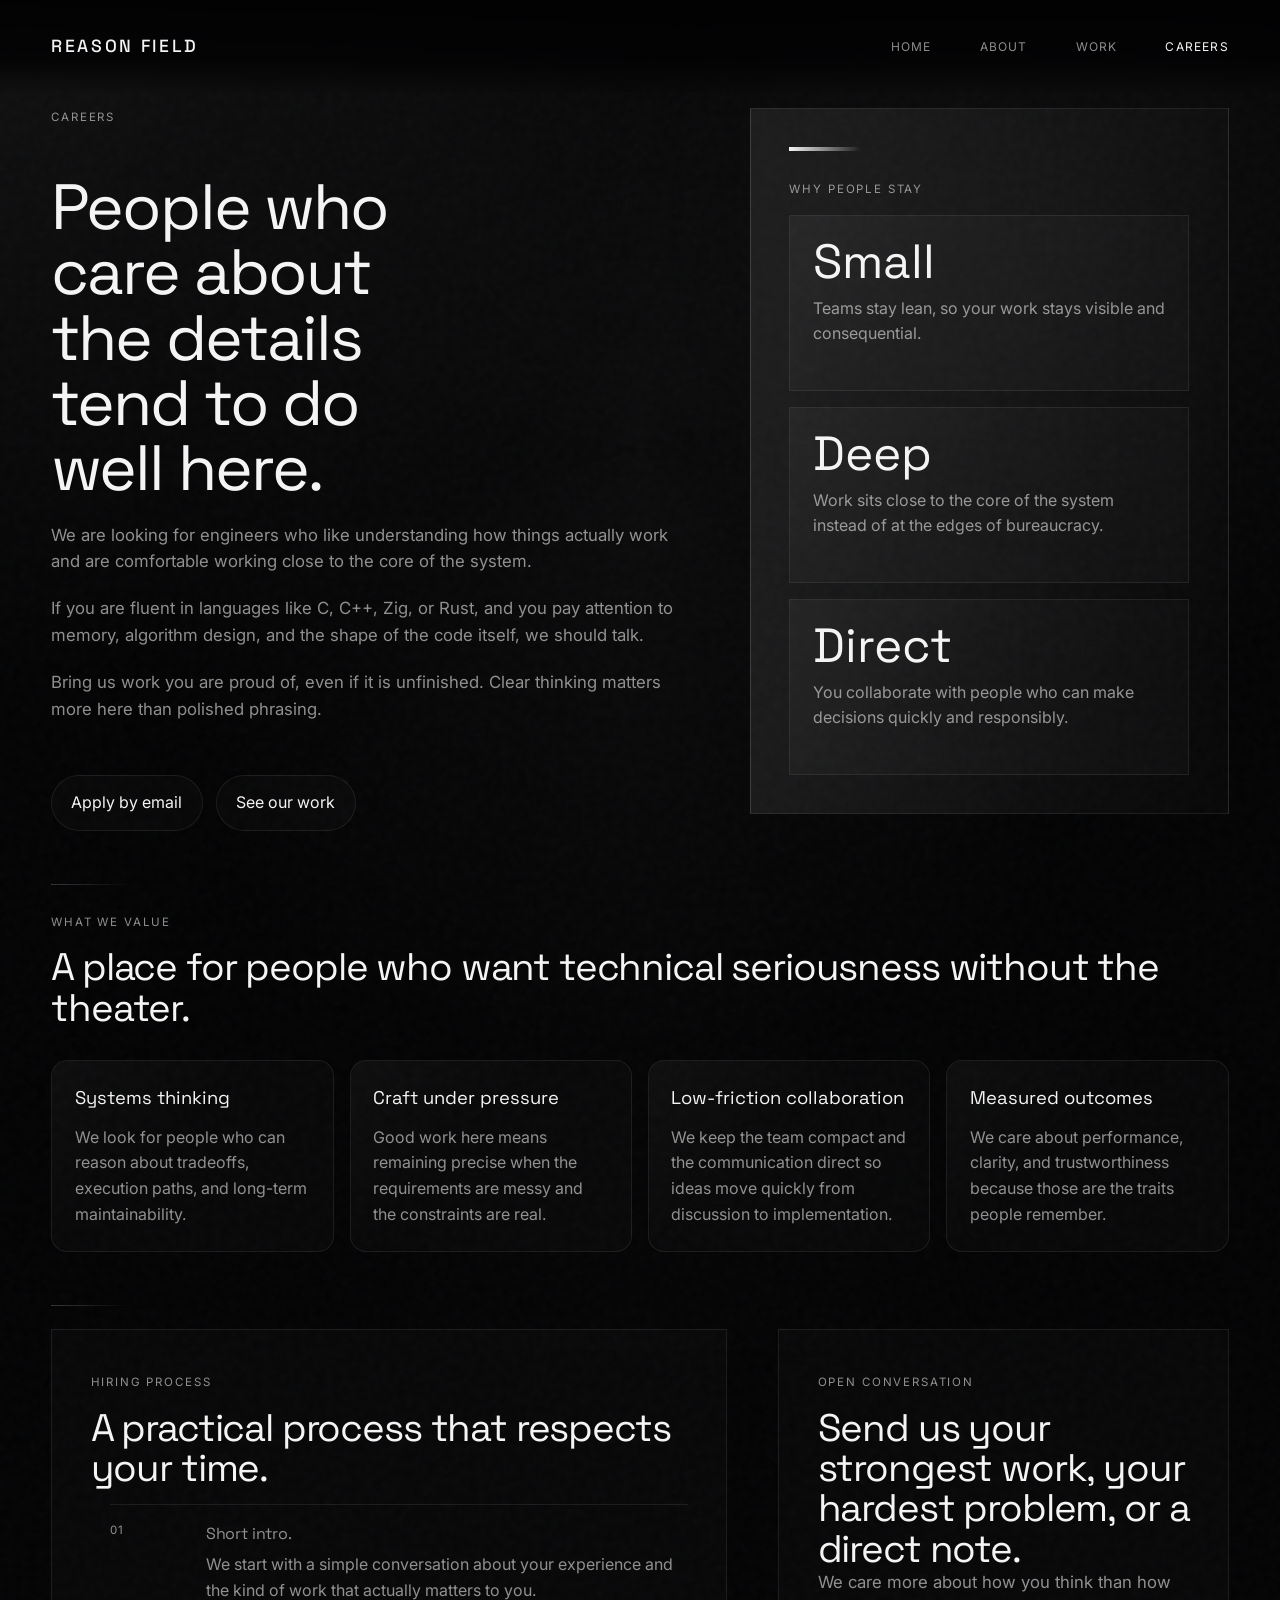
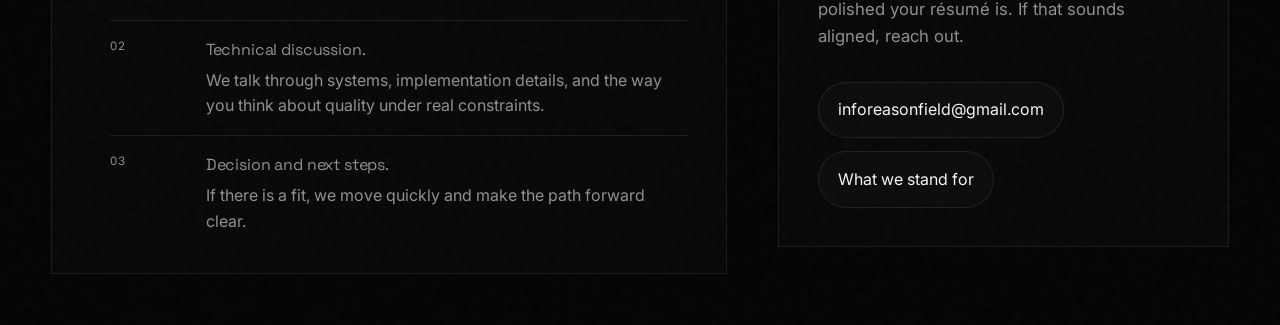
==== careers.html @ 06d2b1db "Accessibility" ====
<!DOCTYPE html>
<html lang="en">
<head>
    <meta charset="UTF-8">
    <meta name="viewport" content="width=device-width, initial-scale=1.0">
    <meta name="description" content="Careers at Reason Field.">
    <title>Careers | Reason Field</title>
    <link rel="preconnect" href="https://fonts.googleapis.com">
    <link rel="preconnect" href="https://fonts.gstatic.com" crossorigin>
    <link href="https://fonts.googleapis.com/css2?family=Space+Grotesk:wght@300;400;500&family=Inter:wght@300;400&display=swap" rel="stylesheet">
    <link rel="stylesheet" href="style.css">
    <style>
        .careers-hero {
            display: grid;
            grid-template-columns: minmax(0, 1.15fr) minmax(280px, 0.85fr);
            gap: clamp(2rem, 4vw, 4.5rem);
            align-items: start;
        }

        .hero-title {
            font-family: 'Space Grotesk', sans-serif;
            font-size: clamp(2.6rem, 5vw, 4.5rem);
            line-height: 1.02;
            letter-spacing: -0.03em;
            font-weight: 400;
            max-width: 10ch;
            margin-top: 0.8rem;
        }

        .hero-copy {
            display: grid;
            gap: 1.25rem;
        }

        .hero-copy p {
            font-size: 1.05rem;
            color: var(--text-mute);
        }

        .benefit-card {
            min-height: 11rem;
        }

        .benefit-card .stat-label {
            margin-top: 0.6rem;
        }

        @media (max-width: 900px) {
            .careers-hero {
                grid-template-columns: 1fr;
            }
        }
    </style>
</head>
<body>
    <a href="#main-content" class="skip-link">Skip to main content</a>
    <div class="ambient-field"></div>
    <header>
        <a href="index.html" class="logo">Reason Field</a>
        <nav aria-label="Main navigation">
            <ul>
                <li><a href="index.html">Home</a></li>
                <li><a href="about.html">About</a></li>
                <li><a href="work.html">Work</a></li>
                <li><a href="careers.html" aria-current="page">Careers</a></li>
            </ul>
        </nav>
    </header>

    <main id="main-content">
        <section class="careers-hero" aria-labelledby="careers-title">
            <div class="hero-copy">
                <span class="section-label">Careers</span>
                <h1 id="careers-title" class="hero-title">People who care about the details tend to do well here.</h1>
                <p>We are looking for engineers who like understanding how things actually work and are comfortable working close to the core of the system.</p>
                <p>If you are fluent in languages like C, C++, Zig, or Rust, and you pay attention to memory, algorithm design, and the shape of the code itself, we should talk.</p>
                <p>Bring us work you are proud of, even if it is unfinished. Clear thinking matters more here than polished phrasing.</p>
                <div class="button-row">
                    <a href="mailto:inforeasonfield@gmail.com" class="button-link">Apply by email</a>
                    <a href="work.html" class="button-link">See our work</a>
                </div>
            </div>

            <aside class="quote-panel" aria-label="Reasons to join Reason Field">
                <span class="section-label">Why people stay</span>
                <div class="stat-grid">
                    <article class="stat-card benefit-card">
                        <div class="stat-value">Small</div>
                        <p class="stat-label">Teams stay lean, so your work stays visible and consequential.</p>
                    </article>
                    <article class="stat-card benefit-card">
                        <div class="stat-value">Deep</div>
                        <p class="stat-label">Work sits close to the core of the system instead of at the edges of bureaucracy.</p>
                    </article>
                    <article class="stat-card benefit-card">
                        <div class="stat-value">Direct</div>
                        <p class="stat-label">You collaborate with people who can make decisions quickly and responsibly.</p>
                    </article>
                </div>
            </aside>
        </section>

        <section class="section-shell" aria-labelledby="values-title">
            <span class="section-label">What we value</span>
            <h2 id="values-title" class="section-title">A place for people who want technical seriousness without the theater.</h2>
            <div class="feature-grid" style="margin-top: 2rem;">
                <article class="feature-card">
                    <h3>Systems thinking</h3>
                    <p>We look for people who can reason about tradeoffs, execution paths, and long-term maintainability.</p>
                </article>
                <article class="feature-card">
                    <h3>Craft under pressure</h3>
                    <p>Good work here means remaining precise when the requirements are messy and the constraints are real.</p>
                </article>
                <article class="feature-card">
                    <h3>Low-friction collaboration</h3>
                    <p>We keep the team compact and the communication direct so ideas move quickly from discussion to implementation.</p>
                </article>
                <article class="feature-card">
                    <h3>Measured outcomes</h3>
                    <p>We care about performance, clarity, and trustworthiness because those are the traits people remember.</p>
                </article>
            </div>
        </section>

        <section class="section-shell content-grid" aria-labelledby="hiring-title">
            <div class="process-panel">
                <span class="section-label">Hiring process</span>
                <h2 id="hiring-title" class="section-title">A practical process that respects your time.</h2>
                <ol class="timeline">
                    <li>
                        <span class="step">01</span>
                        <div>
                            <strong>Short intro.</strong>
                            <p class="muted-copy">We start with a simple conversation about your experience and the kind of work that actually matters to you.</p>
                        </div>
                    </li>
                    <li>
                        <span class="step">02</span>
                        <div>
                            <strong>Technical discussion.</strong>
                            <p class="muted-copy">We talk through systems, implementation details, and the way you think about quality under real constraints.</p>
                        </div>
                    </li>
                    <li>
                        <span class="step">03</span>
                        <div>
                            <strong>Decision and next steps.</strong>
                            <p class="muted-copy">If there is a fit, we move quickly and make the path forward clear.</p>
                        </div>
                    </li>
                </ol>
            </div>

            <div class="cta-panel">
                <span class="section-label">Open conversation</span>
                <h2 class="section-title">Send us your strongest work, your hardest problem, or a direct note.</h2>
                <p class="lead-copy">We care more about how you think than how polished your résumé is. If that sounds aligned, reach out.</p>
                <div class="button-row">
                    <a href="mailto:inforeasonfield@gmail.com" class="button-link">inforeasonfield@gmail.com</a>
                    <a href="about.html" class="button-link">What we stand for</a>
                </div>
            </div>
        </section>
    </main>
</body>
</html>
---- style.css ----
/* =========================================
   REASON FIELD - CORE DESIGN SYSTEM
   ========================================= */

:root {
    --bg-core: #020203; /* Deepest abyss black */
    --bg: var(--bg-core);
    --text-prime: #f4f4f5;
    --text: var(--text-prime);
    --text-mute: rgba(255, 255, 255, 0.55);
    --text-dim: var(--text-mute);
    --border-subtle: rgba(255, 255, 255, 0.08);
    --grid-line: var(--border-subtle);
    --border-glow: rgba(255, 255, 255, 0.2);
    --accent: #ffffff;
}

/* Base Reset & Accessibility */
* { margin: 0; padding: 0; box-sizing: border-box; }
html { scroll-behavior: smooth; }
*:focus-visible { outline: 1px solid var(--accent); outline-offset: 6px; }

body {
    background-color: var(--bg-core);
    color: var(--text-prime);
    font-family: 'Inter', sans-serif;
    line-height: 1.6;
    overflow-x: hidden;
    min-height: 100vh;
    display: flex;
    flex-direction: column;
    /* The tactile, physical media noise layer */
    background-image:
        radial-gradient(circle at top left, rgba(255, 255, 255, 0.055), transparent 30%),
        radial-gradient(circle at 85% 10%, rgba(255, 255, 255, 0.035), transparent 24%),
        url("data:image/svg+xml,%3Csvg viewBox='0 0 200 200' xmlns='http://www.w3.org/2000/svg'%3E%3Cfilter id='noiseFilter'%3E%3CfeTurbulence type='fractalNoise' baseFrequency='0.8' numOctaves='3' stitchTiles='stitch'/%3E%3C/filter%3E%3Crect width='100%25' height='100%25' filter='url(%23noiseFilter)' opacity='0.03'/%3E%3C/svg%3E");
}

/* CSS-Native Ambient Field (Replaces the heavy JS Canvas) */
.ambient-field {
    position: fixed;
    top: -50vh; left: -50vw; 
    width: 200vw; height: 200vh;
    /* Creates a massive, subtle volumetric lighting effect */
    background: radial-gradient(circle at 50% 50%, rgba(255, 255, 255, 0.03) 0%, transparent 40%),
                conic-gradient(from 90deg at 50% 50%, transparent 0deg, rgba(255, 255, 255, 0.01) 90deg, transparent 180deg, rgba(255, 255, 255, 0.01) 270deg, transparent 360deg);
    z-index: -1;
    pointer-events: none;
    opacity: 0.9;
}

@media (prefers-reduced-motion: no-preference) {
    .ambient-field { animation: slowRotate 120s linear infinite; }
}
@keyframes slowRotate { 100% { transform: rotate(360deg); } }

/* Global Navigation - Floating Glass Effect */
header {
    position: fixed;
    top: 0; left: 0; width: 100%;
    display: flex;
    justify-content: space-between;
    align-items: center;
    gap: 1.5rem;
    padding: 2rem 4vw;
    z-index: 100;
    background: linear-gradient(to bottom, rgba(2, 2, 3, 0.96) 0%, rgba(2, 2, 3, 0.82) 65%, transparent 100%);
    backdrop-filter: blur(8px); /* Frosted glass over the ambient field */
}

.logo {
    font-family: 'Space Grotesk', sans-serif;
    font-weight: 500;
    font-size: 1.1rem;
    letter-spacing: 0.15em;
    text-transform: uppercase;
    color: var(--text-prime);
    text-decoration: none;
}

nav ul { display: flex; gap: 3rem; list-style: none; flex-wrap: wrap; justify-content: flex-end; }
nav a {
    color: var(--text-mute);
    text-decoration: none;
    font-size: 0.75rem;
    text-transform: uppercase;
    letter-spacing: 0.1em;
    transition: color 0.3s ease;
}
nav a:hover,
nav a:focus-visible,
nav a.active,
nav a[aria-current="page"] {
    color: var(--text-prime);
}

/* Layout Structure */
main {
    flex: 1;
    padding: 12vh 4vw 4vw 4vw; /* Space for fixed header */
    max-width: 1600px;
    margin: 0 auto;
    width: 100%;
    position: relative;
    z-index: 10;
}

/* Skip Link for Accessibility */
.skip-link {
    position: absolute; top: -100px; left: 20px; 
    background: var(--text-prime); color: var(--bg-core); 
    padding: 12px 24px; z-index: 1000; text-decoration: none; 
    font-family: 'Space Grotesk'; font-weight: 500; transition: top 0.3s;
}
.skip-link:focus { top: 20px; }

/* Reusable Content System */
.section-shell {
    margin-top: clamp(3rem, 6vw, 6rem);
    position: relative;
}

.section-shell::before {
    content: "";
    position: absolute;
    top: -1.5rem;
    left: 0;
    width: 5rem;
    height: 1px;
    background: linear-gradient(90deg, var(--border-glow), transparent);
}

.section-label {
    display: inline-block;
    font-size: 0.72rem;
    text-transform: uppercase;
    letter-spacing: 0.16em;
    color: var(--text-mute);
    margin-bottom: 1rem;
}

.section-title {
    font-family: 'Space Grotesk', sans-serif;
    font-size: clamp(1.8rem, 3vw, 3rem);
    line-height: 1.05;
    font-weight: 400;
    letter-spacing: -0.03em;
}

.lead-copy {
    max-width: 68ch;
    font-size: 1.05rem;
    color: var(--text-mute);
}

.button-row {
    display: flex;
    flex-wrap: wrap;
    gap: 0.85rem;
    margin-top: 2rem;
}

.button-link {
    display: inline-flex;
    align-items: center;
    justify-content: center;
    padding: 0.9rem 1.2rem;
    border: 1px solid var(--border-subtle);
    border-radius: 999px;
    color: var(--text-prime);
    text-decoration: none;
    background: rgba(255, 255, 255, 0.02);
    transition: transform 0.2s ease, border-color 0.2s ease, background 0.2s ease;
}

.button-link:hover,
.button-link:focus-visible {
    transform: translateY(-2px);
    border-color: var(--border-glow);
    background: rgba(255, 255, 255, 0.05);
}

.content-grid {
    display: grid;
    grid-template-columns: 1.2fr 0.8fr;
    gap: clamp(2rem, 4vw, 5rem);
    align-items: start;
}

.stat-grid,
.feature-grid {
    display: grid;
    grid-template-columns: repeat(auto-fit, minmax(220px, 1fr));
    gap: 1rem;
}

.stat-card,
.feature-card,
.quote-panel,
.cta-panel,
.process-panel,
.detail-panel {
    border: 1px solid var(--border-subtle);
    background: rgba(255, 255, 255, 0.02);
}

.stat-card,
.feature-card,
.detail-panel {
    padding: 1.4rem;
}

.stat-card {
    position: relative;
    overflow: hidden;
}

.stat-card::after,
.feature-card::after,
.detail-panel::after {
    content: "";
    position: absolute;
    inset: 0;
    background: linear-gradient(135deg, rgba(255, 255, 255, 0.06), transparent 42%);
    opacity: 0.45;
    pointer-events: none;
}

.feature-card,
.detail-panel {
    position: relative;
    overflow: hidden;
    border-radius: 1rem;
}

.stat-value {
    font-family: 'Space Grotesk', sans-serif;
    font-size: clamp(1.8rem, 4vw, 3rem);
    line-height: 1;
    margin-bottom: 0.45rem;
}

.stat-label,
.card-note,
.muted-copy {
    color: var(--text-mute);
}

.feature-card h3,
.detail-panel h3 {
    font-family: 'Space Grotesk', sans-serif;
    font-size: 1.15rem;
    font-weight: 400;
    margin-bottom: 0.75rem;
}

.feature-card p,
.detail-panel p,
.quote-panel p,
.process-panel p {
    color: var(--text-mute);
}

.feature-card {
    min-height: 12rem;
    border-top: 1px solid var(--border-subtle);
}

.quote-panel,
.cta-panel,
.process-panel {
    padding: clamp(1.5rem, 3vw, 2.5rem);
}

.quote-panel {
    border-left: 1px solid var(--border-glow);
    background: linear-gradient(90deg, rgba(255, 255, 255, 0.06), transparent), rgba(255, 255, 255, 0.02);
}

.quote-panel::before {
    content: "";
    display: block;
    height: 0.25rem;
    width: 4.5rem;
    margin-bottom: 1.5rem;
    background: linear-gradient(90deg, var(--text-prime), transparent);
}

.process-panel ol,
.process-panel ul {
    margin-top: 1rem;
    padding-left: 1.2rem;
    color: var(--text-mute);
}

.timeline {
    list-style: none;
    display: grid;
    gap: 1rem;
    margin-top: 1.5rem;
}

.timeline li {
    display: grid;
    grid-template-columns: 5rem 1fr;
    gap: 1rem;
    padding-top: 1rem;
    border-top: 1px solid var(--border-subtle);
}

.timeline li strong {
    display: block;
    margin-bottom: 0.35rem;
    font-family: 'Space Grotesk', sans-serif;
    font-weight: 400;
    letter-spacing: -0.01em;
}

.timeline .step {
    color: var(--text-mute);
    font-size: 0.72rem;
    text-transform: uppercase;
    letter-spacing: 0.15em;
}

@media (max-width: 900px) {
    .content-grid {
        grid-template-columns: 1fr;
    }

    header {
        align-items: flex-start;
    }

    nav ul {
        justify-content: flex-start;
        gap: 1rem 1.5rem;
    }
}

@media (max-width: 700px) {
    main {
        padding-top: 10rem;
    }

    header {
        padding-top: 1.4rem;
        padding-bottom: 1.4rem;
    }

    .timeline li {
        grid-template-columns: 1fr;
        gap: 0.35rem;
    }
}
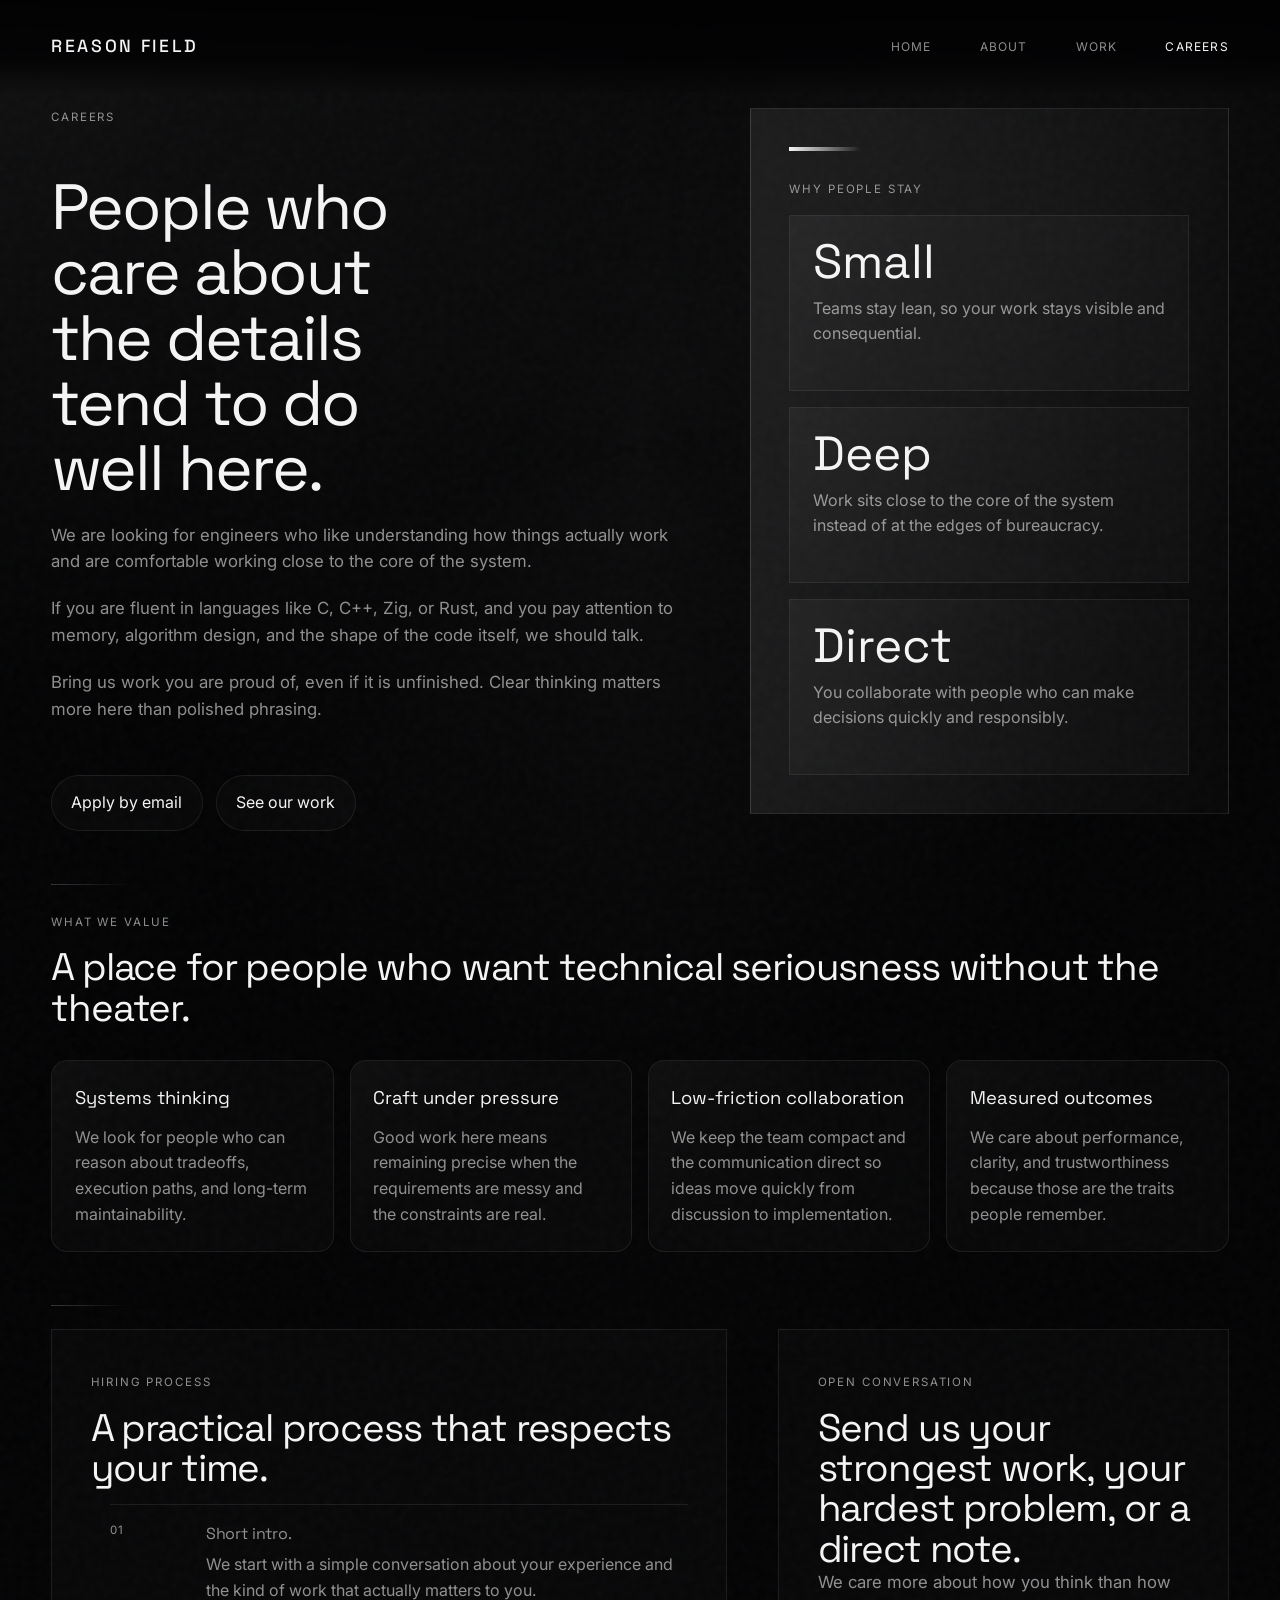
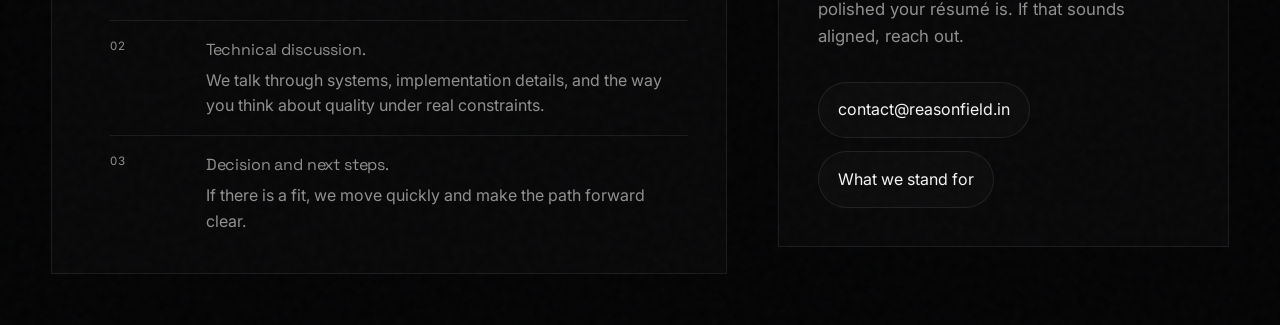
==== commit d46a03f7: "updated email" ====
--- a/careers.html
+++ b/careers.html
@@ -76,7 +76,7 @@
                 <p>If you are fluent in languages like C, C++, Zig, or Rust, and you pay attention to memory, algorithm design, and the shape of the code itself, we should talk.</p>
                 <p>Bring us work you are proud of, even if it is unfinished. Clear thinking matters more here than polished phrasing.</p>
                 <div class="button-row">
-                    <a href="mailto:inforeasonfield@gmail.com" class="button-link">Apply by email</a>
+                    <a href="mailto:contact@reasonfield.in" class="button-link">Apply by email</a>
                     <a href="work.html" class="button-link">See our work</a>
                 </div>
             </div>
@@ -157,7 +157,7 @@
                 <h2 class="section-title">Send us your strongest work, your hardest problem, or a direct note.</h2>
                 <p class="lead-copy">We care more about how you think than how polished your résumé is. If that sounds aligned, reach out.</p>
                 <div class="button-row">
-                    <a href="mailto:inforeasonfield@gmail.com" class="button-link">inforeasonfield@gmail.com</a>
+                    <a href="mailto:contact@reasonfield.in" class="button-link">contact@reasonfield.in</a>
                     <a href="about.html" class="button-link">What we stand for</a>
                 </div>
             </div>
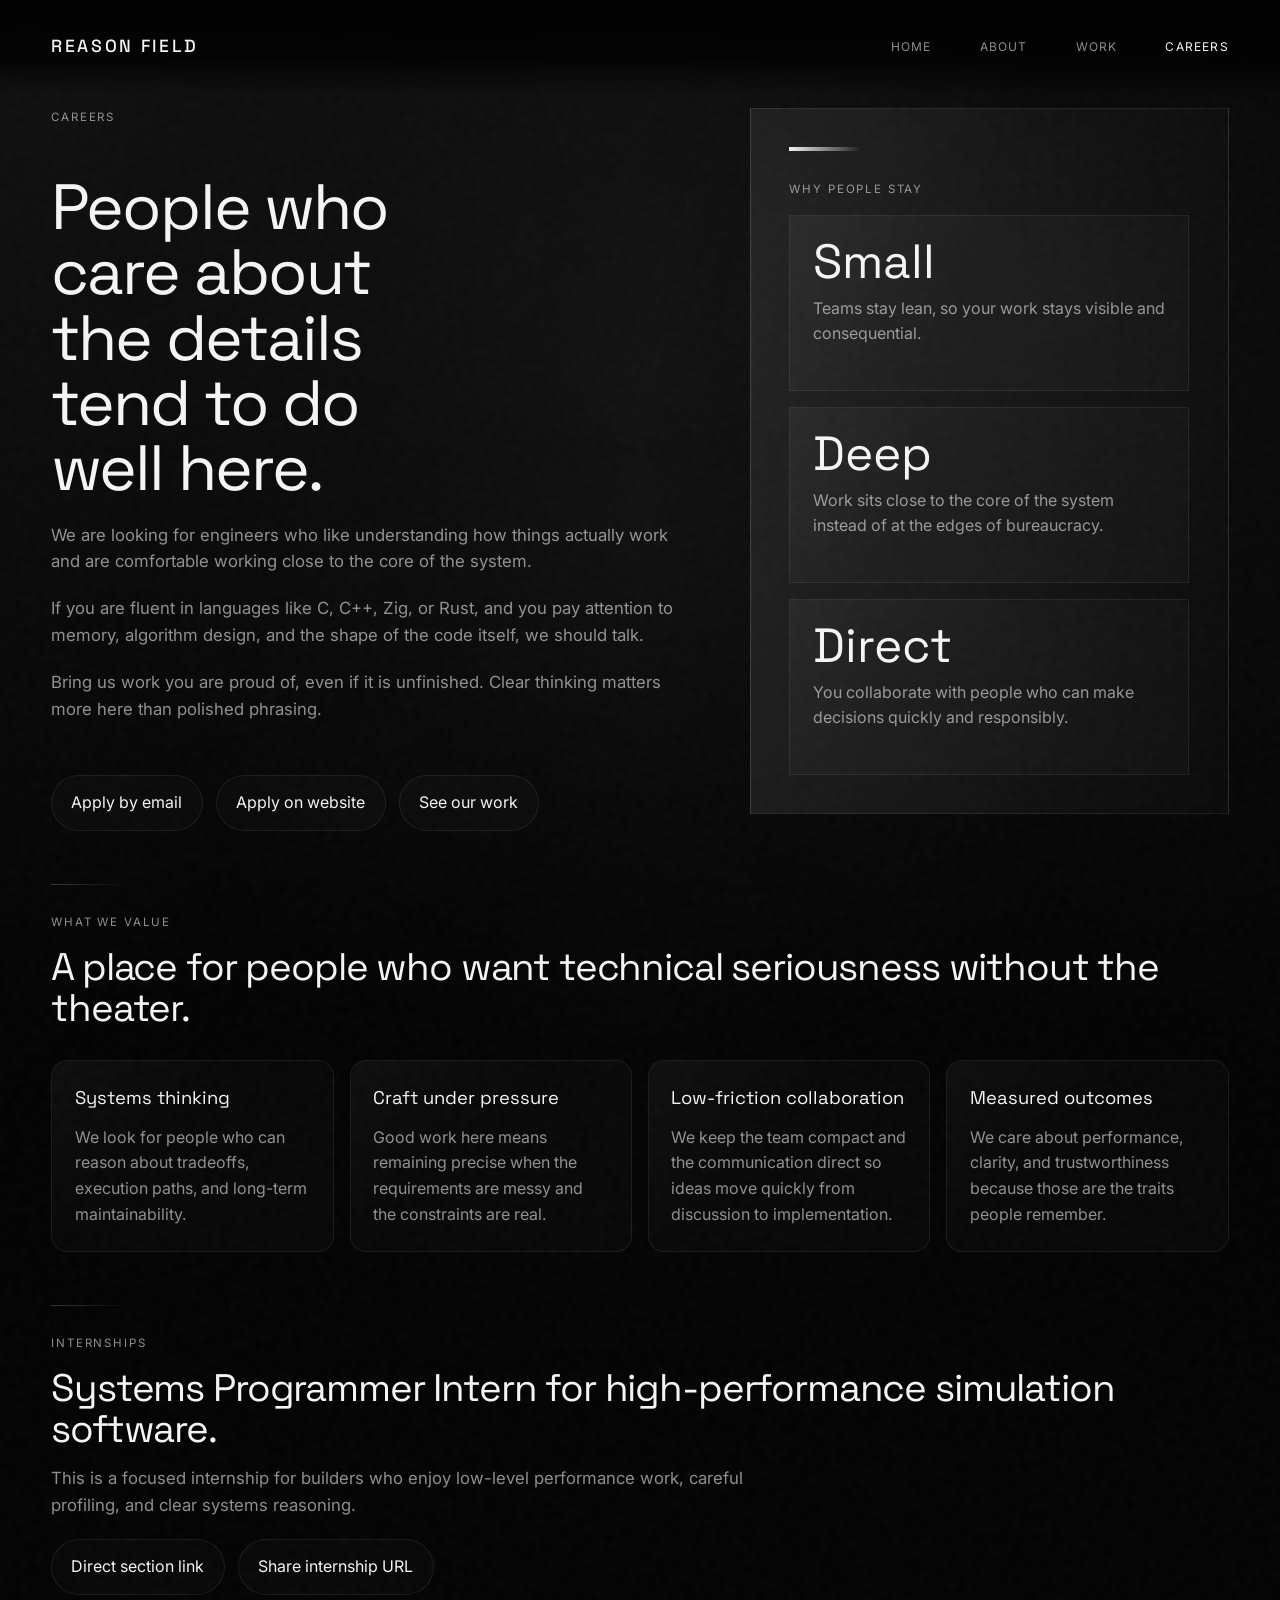
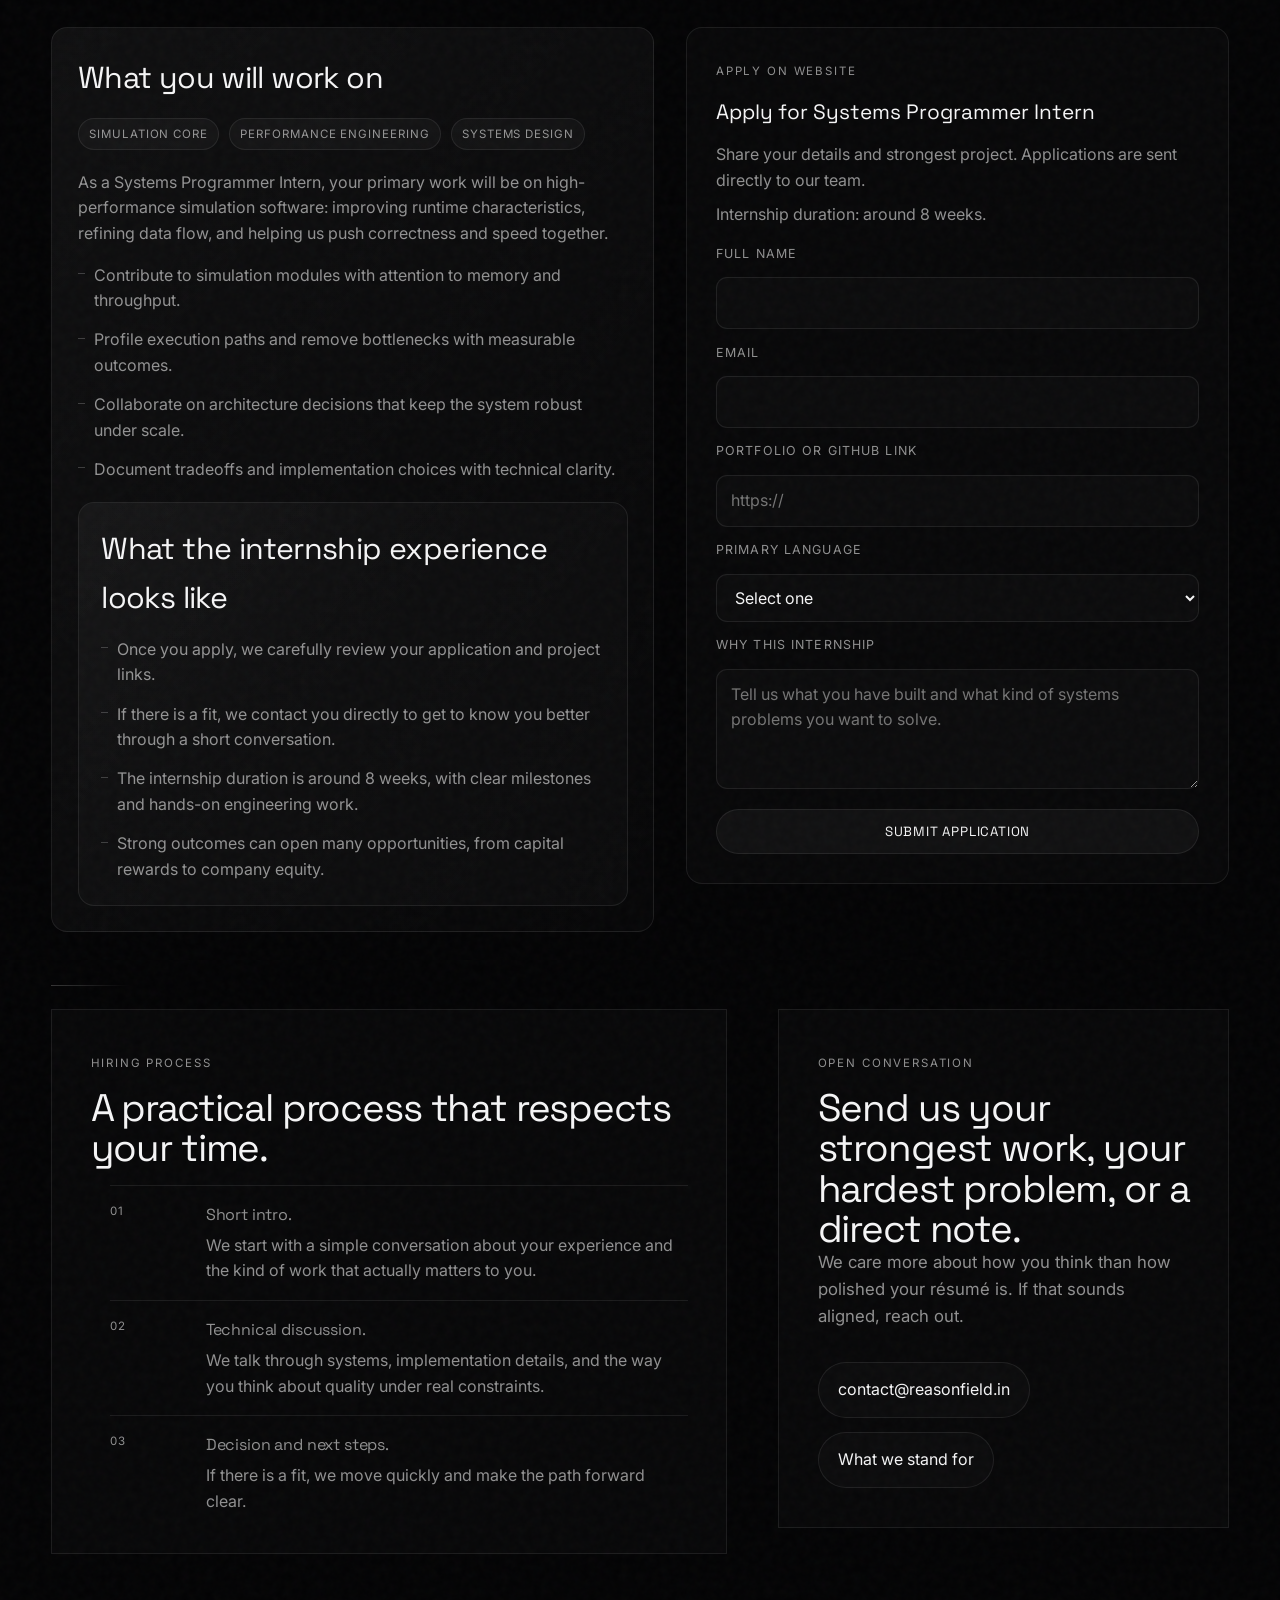
==== commit 2a37c3c5: "internship elaboration" ====
--- a/careers.html
+++ b/careers.html
@@ -45,8 +45,145 @@
             margin-top: 0.6rem;
         }
 
+        .internship-layout {
+            display: grid;
+            grid-template-columns: minmax(0, 1fr) minmax(320px, 0.9fr);
+            gap: clamp(1.25rem, 3vw, 2rem);
+            margin-top: 2rem;
+            align-items: start;
+        }
+
+        .internship-brief {
+            border: 1px solid var(--border-subtle);
+            background: linear-gradient(130deg, rgba(255, 255, 255, 0.05), rgba(255, 255, 255, 0.015));
+            border-radius: 1rem;
+            padding: clamp(1.2rem, 2vw, 1.7rem);
+        }
+
+        .internship-brief h3 {
+            font-family: 'Space Grotesk', sans-serif;
+            font-size: clamp(1.3rem, 2.4vw, 1.9rem);
+            font-weight: 400;
+            letter-spacing: -0.02em;
+            margin-bottom: 0.9rem;
+        }
+
+        .internship-brief p {
+            color: var(--text-mute);
+        }
+
+        .internship-tags {
+            display: flex;
+            flex-wrap: wrap;
+            gap: 0.6rem;
+            margin: 1rem 0 1.25rem;
+        }
+
+        .internship-tag {
+            font-size: 0.72rem;
+            letter-spacing: 0.08em;
+            text-transform: uppercase;
+            border: 1px solid var(--border-subtle);
+            padding: 0.35rem 0.65rem;
+            border-radius: 999px;
+            color: var(--text-mute);
+            background: rgba(255, 255, 255, 0.03);
+        }
+
+        .internship-points {
+            margin-top: 1rem;
+            list-style: none;
+            display: grid;
+            gap: 0.85rem;
+        }
+
+        .internship-points li {
+            padding-left: 1rem;
+            position: relative;
+            color: var(--text-mute);
+        }
+
+        .internship-points li::before {
+            content: "";
+            position: absolute;
+            left: 0;
+            top: 0.65rem;
+            width: 0.45rem;
+            height: 1px;
+            background: var(--border-glow);
+        }
+
+        .apply-panel {
+            border: 1px solid var(--border-subtle);
+            background: rgba(255, 255, 255, 0.02);
+            border-radius: 1rem;
+            padding: clamp(1.2rem, 2.4vw, 1.8rem);
+        }
+
+        .apply-panel h3 {
+            font-family: 'Space Grotesk', sans-serif;
+            font-weight: 400;
+            font-size: 1.3rem;
+            margin-bottom: 0.8rem;
+        }
+
+        .internship-form {
+            display: grid;
+            gap: 0.85rem;
+            margin-top: 1rem;
+        }
+
+        .internship-form label {
+            font-size: 0.78rem;
+            text-transform: uppercase;
+            letter-spacing: 0.09em;
+            color: var(--text-mute);
+        }
+
+        .internship-form input,
+        .internship-form textarea,
+        .internship-form select {
+            width: 100%;
+            border: 1px solid var(--border-subtle);
+            border-radius: 0.7rem;
+            background: rgba(255, 255, 255, 0.02);
+            color: var(--text-prime);
+            padding: 0.75rem 0.85rem;
+            font: inherit;
+        }
+
+        .internship-form textarea {
+            min-height: 7.5rem;
+            resize: vertical;
+        }
+
+        .internship-form button {
+            margin-top: 0.4rem;
+            border: 1px solid var(--border-subtle);
+            border-radius: 999px;
+            background: rgba(255, 255, 255, 0.04);
+            color: var(--text-prime);
+            padding: 0.82rem 1.05rem;
+            font-family: 'Space Grotesk', sans-serif;
+            letter-spacing: 0.06em;
+            text-transform: uppercase;
+            cursor: pointer;
+            transition: transform 0.2s ease, border-color 0.2s ease, background 0.2s ease;
+        }
+
+        .internship-form button:hover,
+        .internship-form button:focus-visible {
+            transform: translateY(-2px);
+            border-color: var(--border-glow);
+            background: rgba(255, 255, 255, 0.08);
+        }
+
         @media (max-width: 900px) {
             .careers-hero {
+                grid-template-columns: 1fr;
+            }
+
+            .internship-layout {
                 grid-template-columns: 1fr;
             }
         }
@@ -77,6 +214,7 @@
                 <p>Bring us work you are proud of, even if it is unfinished. Clear thinking matters more here than polished phrasing.</p>
                 <div class="button-row">
                     <a href="mailto:contact@reasonfield.in" class="button-link">Apply by email</a>
+                    <a href="#internships" class="button-link">Apply on website</a>
                     <a href="work.html" class="button-link">See our work</a>
                 </div>
             </div>
@@ -120,6 +258,81 @@
                     <h3>Measured outcomes</h3>
                     <p>We care about performance, clarity, and trustworthiness because those are the traits people remember.</p>
                 </article>
+            </div>
+        </section>
+
+        <section id="internships" class="section-shell" aria-labelledby="internships-title">
+            <span class="section-label">Internships</span>
+            <h2 id="internships-title" class="section-title">Systems Programmer Intern for high-performance simulation software.</h2>
+            <p class="lead-copy" style="margin-top: 1rem;">This is a focused internship for builders who enjoy low-level performance work, careful profiling, and clear systems reasoning.</p>
+            <div class="button-row" style="margin-top: 1.25rem;">
+                <a href="#internships" class="button-link">Direct section link</a>
+                <a href="https://reasonfield.in/careers.html#internships" class="button-link">Share internship URL</a>
+            </div>
+
+            <div class="internship-layout">
+                <article class="internship-brief" aria-label="Internship role details">
+                    <h3>What you will work on</h3>
+                    <div class="internship-tags">
+                        <span class="internship-tag">Simulation Core</span>
+                        <span class="internship-tag">Performance Engineering</span>
+                        <span class="internship-tag">Systems Design</span>
+                    </div>
+                    <p>As a Systems Programmer Intern, your primary work will be on high-performance simulation software: improving runtime characteristics, refining data flow, and helping us push correctness and speed together.</p>
+                    <ul class="internship-points">
+                        <li>Contribute to simulation modules with attention to memory and throughput.</li>
+                        <li>Profile execution paths and remove bottlenecks with measurable outcomes.</li>
+                        <li>Collaborate on architecture decisions that keep the system robust under scale.</li>
+                        <li>Document tradeoffs and implementation choices with technical clarity.</li>
+                    </ul>
+
+                    <div class="detail-panel" style="margin-top: 1.2rem;">
+                        <h3>What the internship experience looks like</h3>
+                        <ul class="internship-points" style="margin-top: 0.75rem;">
+                            <li>Once you apply, we carefully review your application and project links.</li>
+                            <li>If there is a fit, we contact you directly to get to know you better through a short conversation.</li>
+                            <li>The internship duration is around 8 weeks, with clear milestones and hands-on engineering work.</li>
+                            <li>Strong outcomes can open many opportunities, from capital rewards to company equity.</li>
+                        </ul>
+                    </div>
+                </article>
+
+                <aside class="apply-panel" aria-label="Internship application form">
+                    <span class="section-label">Apply on Website</span>
+                    <h3>Apply for Systems Programmer Intern</h3>
+                    <p class="muted-copy">Share your details and strongest project. Applications are sent directly to our team.</p>
+                    <p class="muted-copy" style="margin-top: 0.55rem;">Internship duration: around 8 weeks.</p>
+
+                    <form class="internship-form" action="https://formsubmit.co/contact@reasonfield.in" method="POST">
+                        <input type="hidden" name="_subject" value="Internship Application - Systems Programmer Intern">
+                        <input type="hidden" name="_captcha" value="false">
+                        <input type="hidden" name="Role" value="Systems Programmer Intern">
+
+                        <label for="intern-name">Full name</label>
+                        <input id="intern-name" name="name" type="text" autocomplete="name" required>
+
+                        <label for="intern-email">Email</label>
+                        <input id="intern-email" name="email" type="email" autocomplete="email" required>
+
+                        <label for="intern-links">Portfolio or GitHub link</label>
+                        <input id="intern-links" name="portfolio" type="url" placeholder="https://" required>
+
+                        <label for="intern-language">Primary language</label>
+                        <select id="intern-language" name="primary_language" required>
+                            <option value="" selected disabled>Select one</option>
+                            <option value="C">C</option>
+                            <option value="C++">C++</option>
+                            <option value="Rust">Rust</option>
+                            <option value="Zig">Zig</option>
+                            <option value="Other">Other</option>
+                        </select>
+
+                        <label for="intern-note">Why this internship</label>
+                        <textarea id="intern-note" name="note" placeholder="Tell us what you have built and what kind of systems problems you want to solve." required></textarea>
+
+                        <button type="submit">Submit application</button>
+                    </form>
+                </aside>
             </div>
         </section>
 
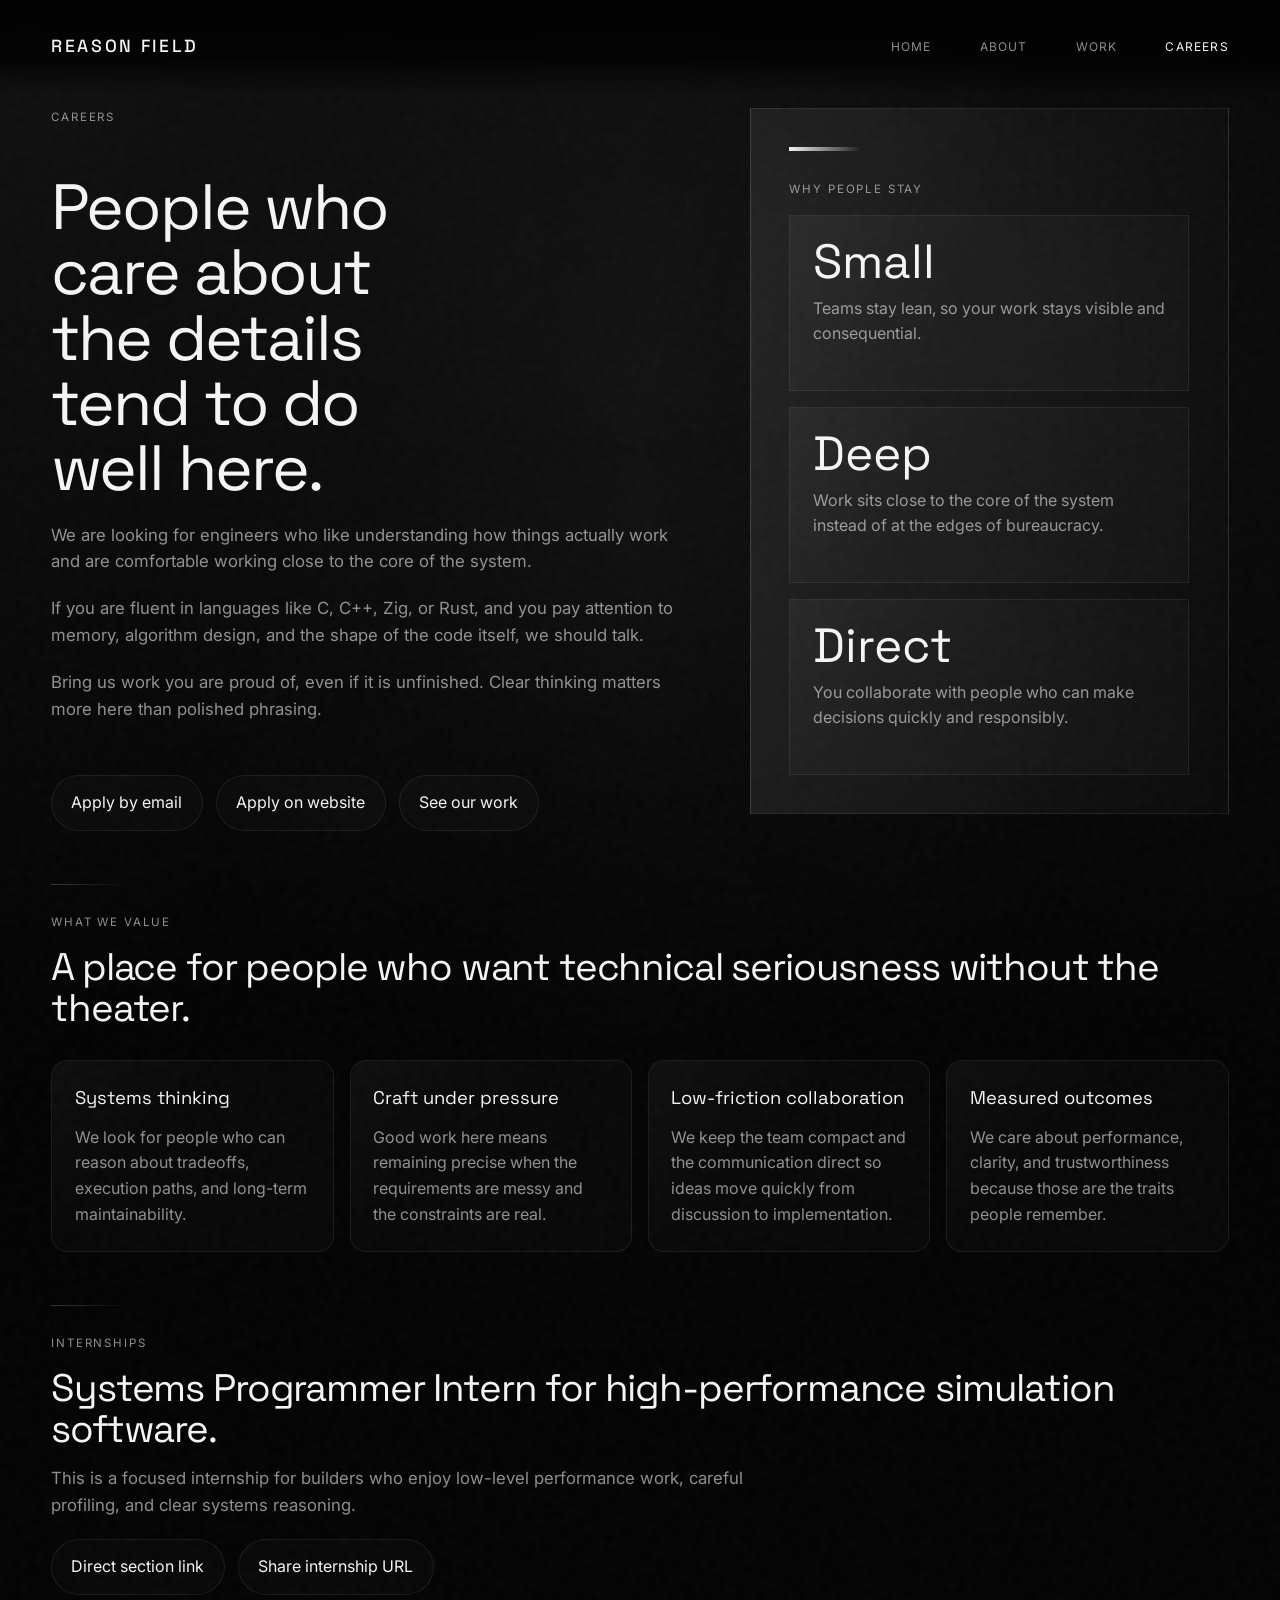
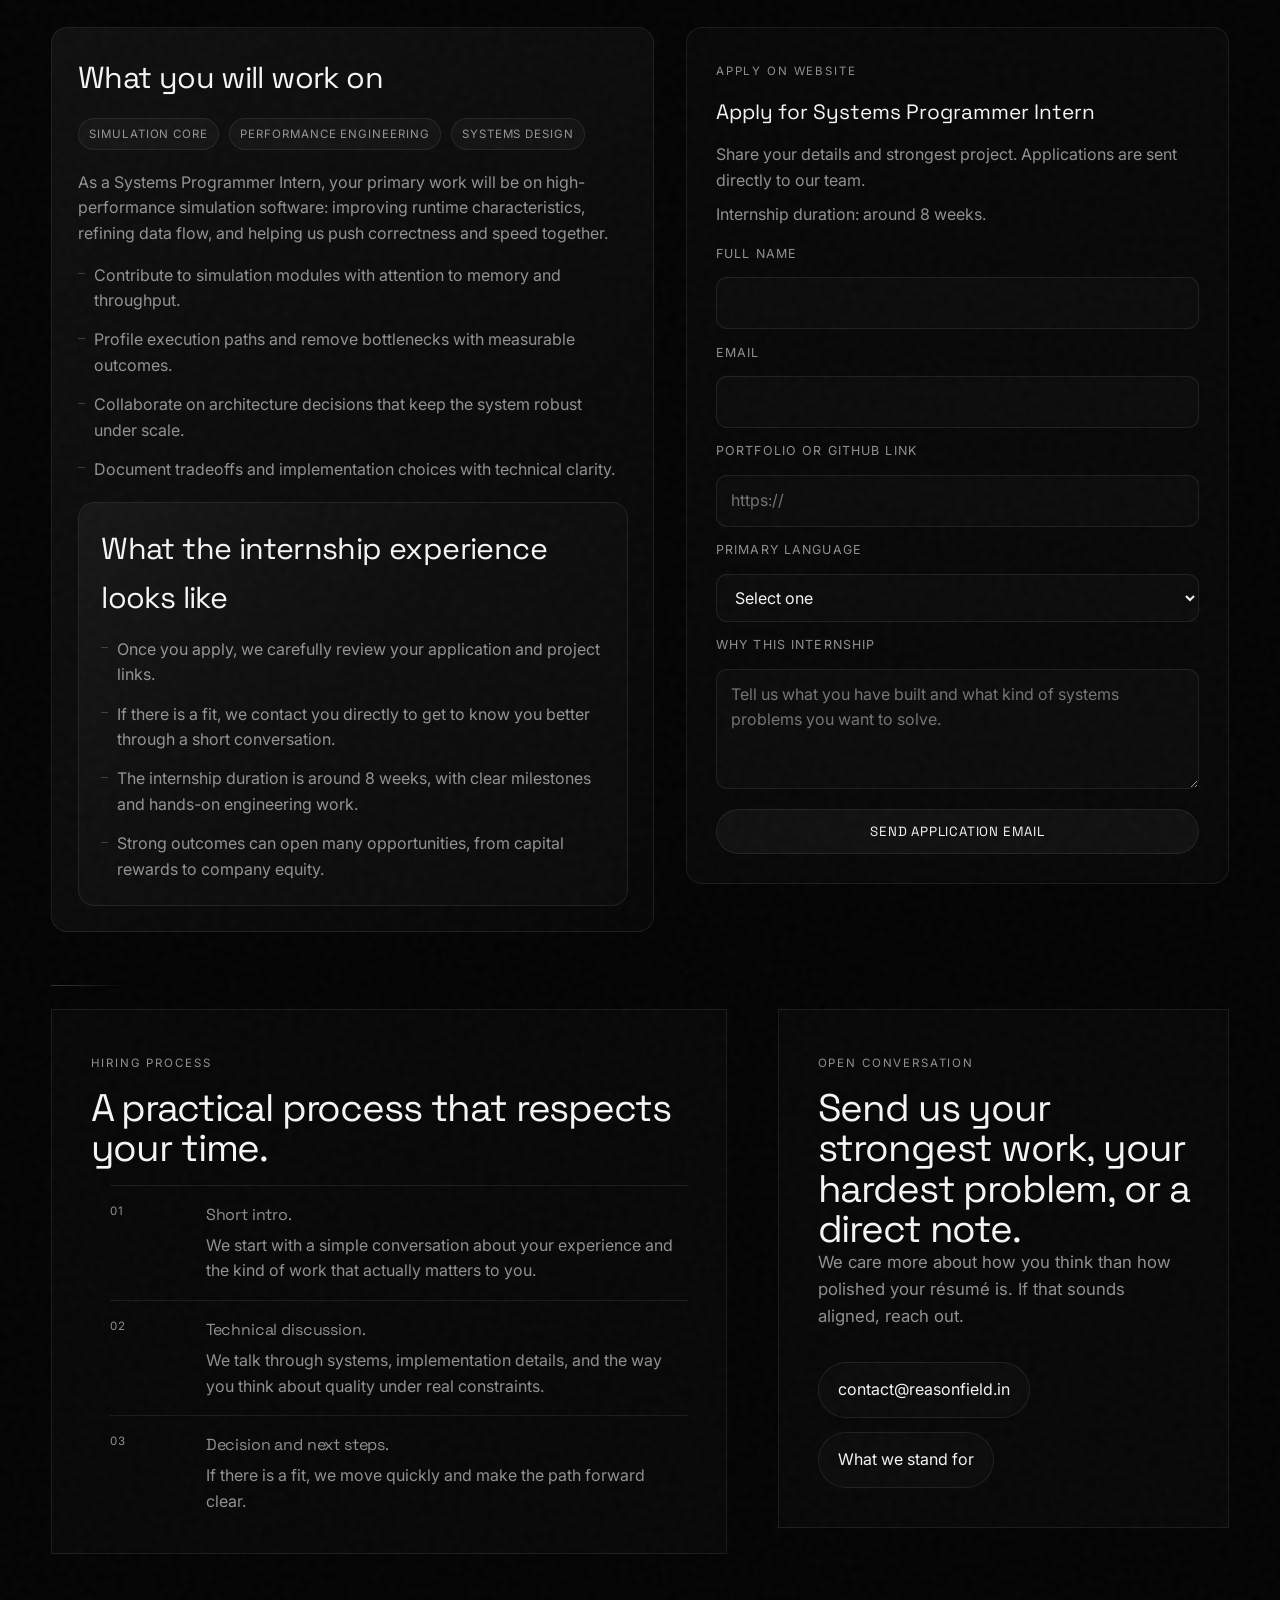
==== commit 50d00794: "form submission" ====
--- a/careers.html
+++ b/careers.html
@@ -303,10 +303,7 @@
                     <p class="muted-copy">Share your details and strongest project. Applications are sent directly to our team.</p>
                     <p class="muted-copy" style="margin-top: 0.55rem;">Internship duration: around 8 weeks.</p>
 
-                    <form class="internship-form" action="https://formsubmit.co/contact@reasonfield.in" method="POST">
-                        <input type="hidden" name="_subject" value="Internship Application - Systems Programmer Intern">
-                        <input type="hidden" name="_captcha" value="false">
-                        <input type="hidden" name="Role" value="Systems Programmer Intern">
+                    <form id="internship-application-form" class="internship-form" action="#" method="POST">
 
                         <label for="intern-name">Full name</label>
                         <input id="intern-name" name="name" type="text" autocomplete="name" required>
@@ -330,7 +327,7 @@
                         <label for="intern-note">Why this internship</label>
                         <textarea id="intern-note" name="note" placeholder="Tell us what you have built and what kind of systems problems you want to solve." required></textarea>
 
-                        <button type="submit">Submit application</button>
+                        <button type="submit">Send application email</button>
                     </form>
                 </aside>
             </div>
@@ -376,5 +373,42 @@
             </div>
         </section>
     </main>
+
+    <script>
+        (function () {
+            var form = document.getElementById('internship-application-form');
+            if (!form) {
+                return;
+            }
+
+            form.addEventListener('submit', function (event) {
+                event.preventDefault();
+
+                var name = document.getElementById('intern-name').value.trim();
+                var email = document.getElementById('intern-email').value.trim();
+                var portfolio = document.getElementById('intern-links').value.trim();
+                var language = document.getElementById('intern-language').value;
+                var note = document.getElementById('intern-note').value.trim();
+
+                var subject = 'Internship Application - Systems Programmer Intern';
+                var lines = [
+                    'Role: Systems Programmer Intern',
+                    'Duration: Around 8 weeks',
+                    '',
+                    'Full name: ' + name,
+                    'Email: ' + email,
+                    'Portfolio/GitHub: ' + portfolio,
+                    'Primary language: ' + language,
+                    '',
+                    'Why this internship:',
+                    note
+                ];
+
+                var body = encodeURIComponent(lines.join('\n'));
+                var mailto = 'mailto:contact@reasonfield.in?subject=' + encodeURIComponent(subject) + '&body=' + body;
+                window.location.href = mailto;
+            });
+        })();
+    </script>
 </body>
 </html>
